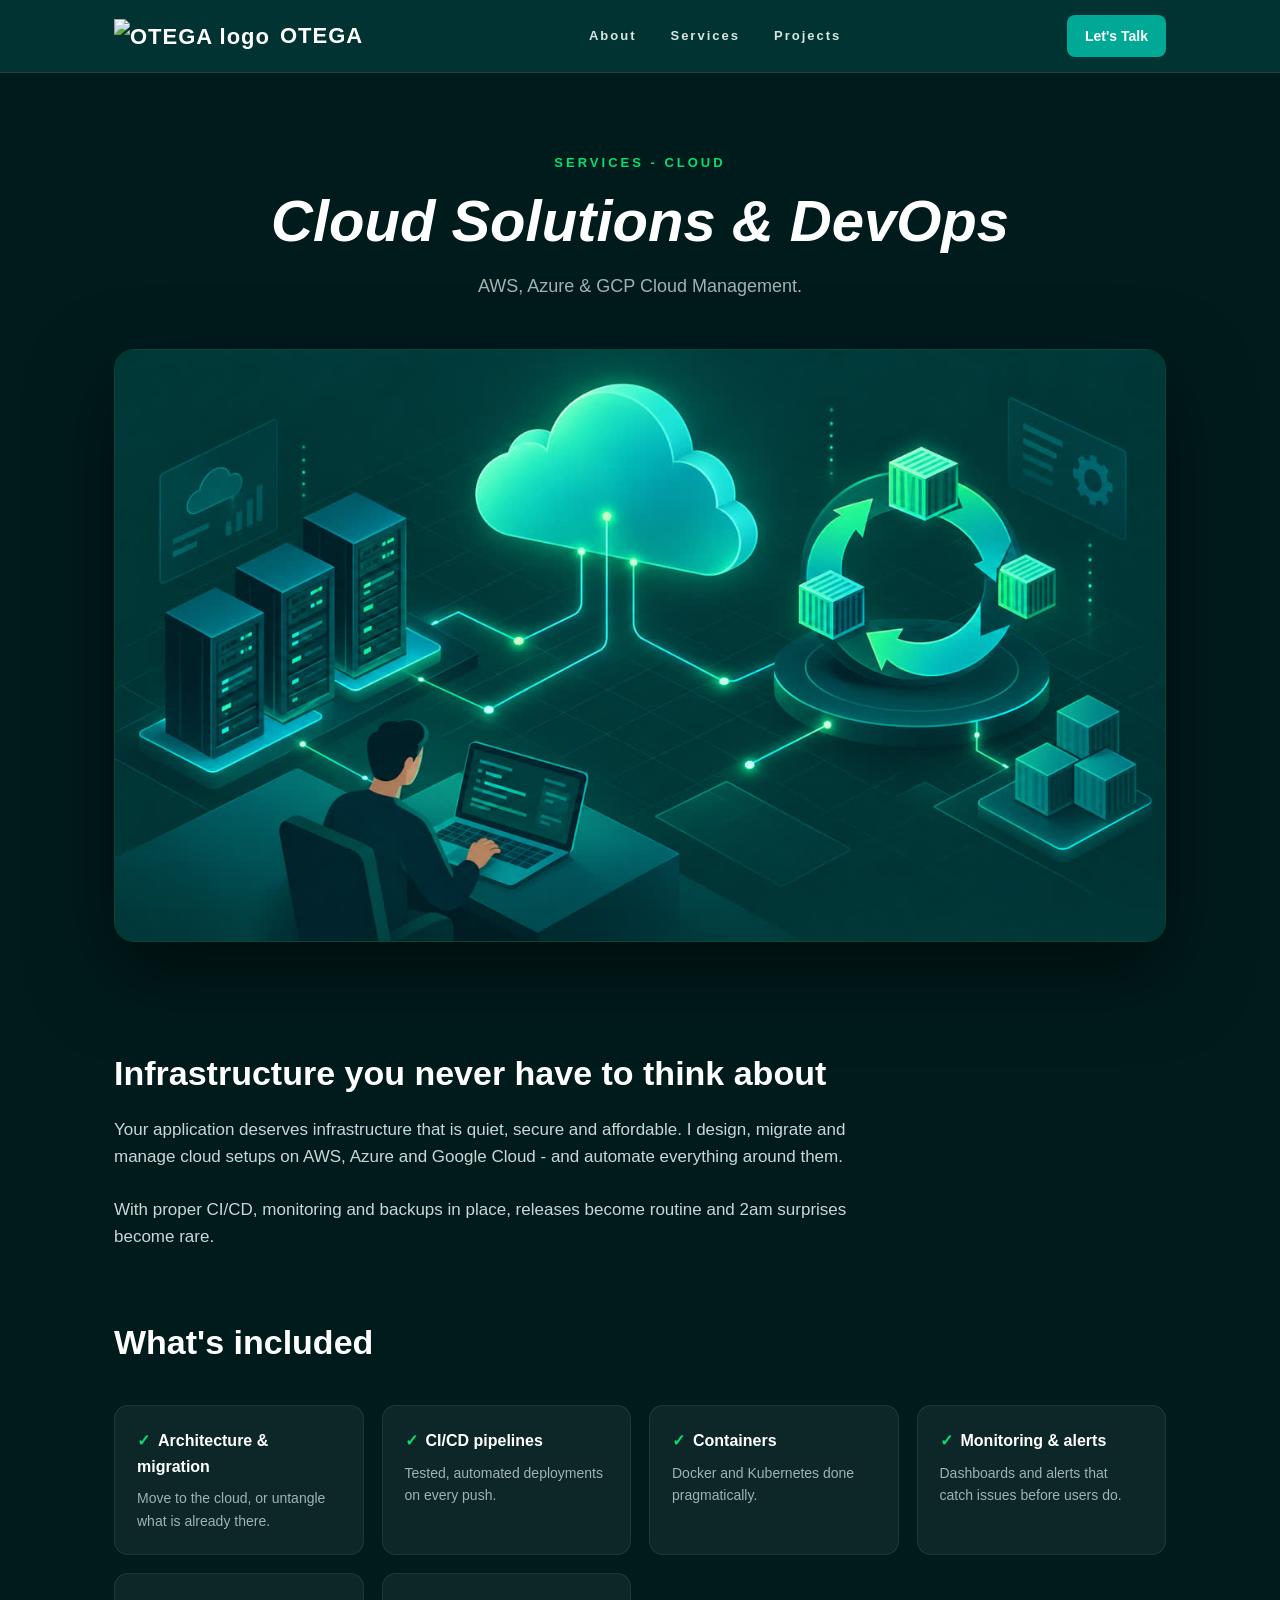
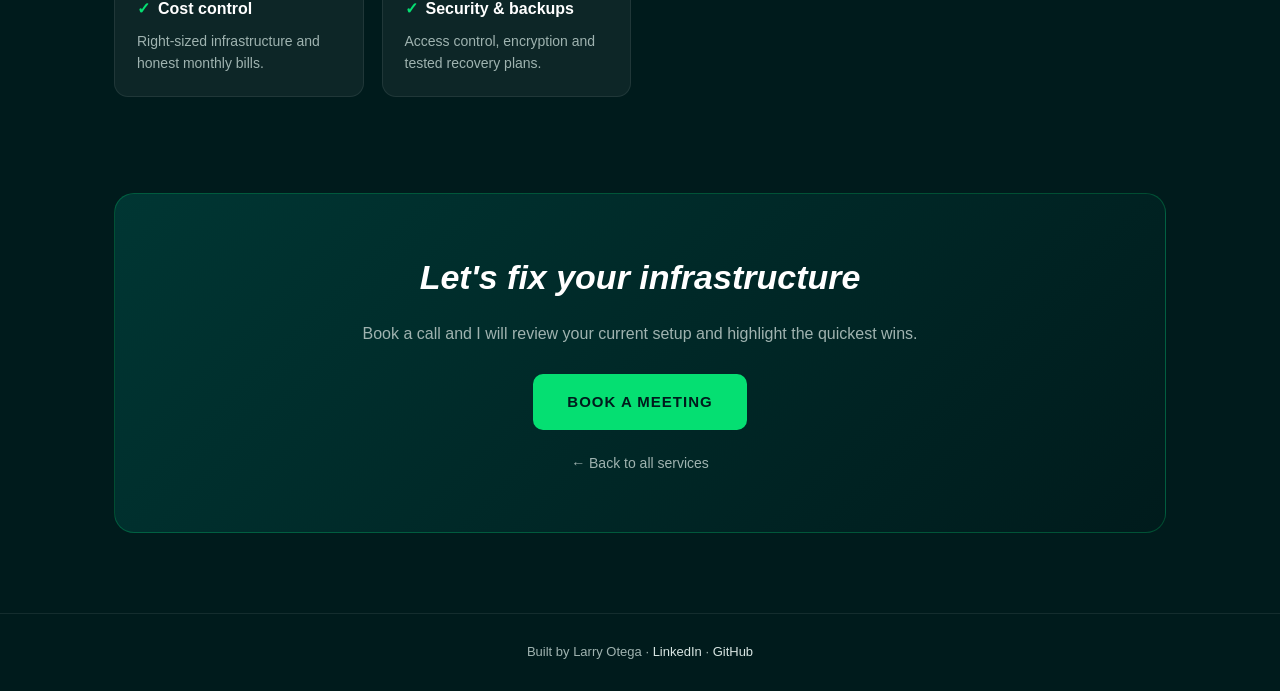
==== cloud-solutions.html @ d4d5cd53 "Add service pages and wire More buttons" ====
<!DOCTYPE html>
<html lang="en">
<head>
<meta charset="utf-8"/>
<meta name="viewport" content="width=device-width, initial-scale=1"/>
<title>Cloud Solutions & DevOps - Larry Otega</title>
<meta name="description" content="AWS, Azure & GCP Cloud Management"/>
<style>
:root{--bg:#001b1c;--pri950:#003633;--pri600:#00a996;--pri700:#008679;--green:#05df72;--ink:#ededed;--mut:#9fb3b0}
*{margin:0;padding:0;box-sizing:border-box}
body{background:var(--bg);color:var(--ink);font-family:-apple-system,BlinkMacSystemFont,"Segoe UI",Roboto,Helvetica,Arial,sans-serif;line-height:1.6}
a{text-decoration:none;color:inherit}
.wrap{max-width:1100px;margin:0 auto;padding:0 24px}
header{position:sticky;top:0;z-index:50;background:rgba(0,54,51,.92);backdrop-filter:blur(8px);border-bottom:1px solid rgba(255,255,255,.08)}
.nav{display:flex;align-items:center;justify-content:space-between;height:72px}
.brand{display:flex;align-items:center;gap:10px;font-weight:800;font-size:22px;letter-spacing:1px;color:#fff}
.brand img{height:34px;width:auto}
.links{display:flex;gap:34px;font-size:13px;letter-spacing:2px;font-weight:600;color:#d7e5e2}
.links a:hover{color:var(--green)}
.cta-nav{background:var(--pri600);color:#fff;font-weight:700;font-size:14px;padding:10px 18px;border-radius:8px;transition:background .2s}
.cta-nav:hover{background:var(--pri700)}
@media(max-width:700px){.links{display:none}}
.hero{padding:80px 0 40px;text-align:center}
.eyebrow{color:var(--green);font-size:13px;font-weight:700;letter-spacing:3px;text-transform:uppercase}
h1{font-size:clamp(34px,6vw,58px);font-style:italic;font-weight:800;line-height:1.15;margin:14px 0 18px;color:#fff}
.sub{color:var(--mut);font-size:18px;max-width:680px;margin:0 auto}
.hero-img{margin:48px auto 0;border-radius:20px;overflow:hidden;border:1px solid rgba(5,223,114,.25);box-shadow:0 30px 80px rgba(0,0,0,.5)}
.hero-img img{display:block;width:100%;height:auto}
section{padding:64px 0}
h2{font-size:clamp(24px,4vw,34px);font-weight:800;color:#fff;margin-bottom:16px}
.lead{color:#c9d8d5;font-size:17px;max-width:760px}
.grid{display:grid;grid-template-columns:repeat(auto-fit,minmax(240px,1fr));gap:18px;margin-top:36px}
.card{background:rgba(255,255,255,.05);border:1px solid rgba(255,255,255,.08);border-radius:14px;padding:22px}
.card h3{color:#fff;font-size:16px;margin-bottom:8px}
.card p{color:var(--mut);font-size:14px}
.check{color:var(--green);font-weight:700;margin-right:8px}
.cta-band{background:linear-gradient(135deg,#003633,#001b1c);border:1px solid rgba(5,223,114,.25);border-radius:20px;padding:56px 32px;text-align:center;margin:32px 0 80px}
.cta-band h2{font-style:italic}
.cta-band p{color:var(--mut);max-width:560px;margin:0 auto 28px}
.btn{display:inline-block;background:var(--green);color:#001b1c;font-weight:800;font-size:15px;letter-spacing:1px;padding:16px 34px;border-radius:10px;text-transform:uppercase;transition:transform .15s,box-shadow .15s}
.btn:hover{transform:translateY(-2px);box-shadow:0 12px 30px rgba(5,223,114,.3)}
.back{display:inline-block;margin-top:22px;color:var(--mut);font-size:14px}
.back:hover{color:var(--green)}
footer{border-top:1px solid rgba(255,255,255,.08);padding:28px 0;color:var(--mut);font-size:13px;text-align:center}
footer a{color:#d7e5e2}footer a:hover{color:var(--green)}
</style>
</head>
<body>
<header><div class="wrap nav">
<a class="brand" href="/portfolio/"><img src="/portfolio/logo.png" alt="OTEGA logo"/>OTEGA</a>
<nav class="links"><a href="/portfolio/#about">About</a><a href="/portfolio/#services">Services</a><a href="/portfolio/#projects">Projects</a></nav>
<a class="cta-nav" href="/portfolio/#contact">Let&#39;s Talk</a>
</div></header>
<main class="wrap">
<div class="hero">
<p class="eyebrow">Services - Cloud</p>
<h1>Cloud Solutions & DevOps</h1>
<p class="sub">AWS, Azure & GCP Cloud Management.</p>
<div class="hero-img"><img src="[data-uri]" alt="Cloud Solutions & DevOps illustration"/></div>
</div>
<section>
<h2>Infrastructure you never have to think about</h2>
<p class="lead">Your application deserves infrastructure that is quiet, secure and affordable. I design, migrate and manage cloud setups on AWS, Azure and Google Cloud - and automate everything around them.</p><br/><p class="lead">With proper CI/CD, monitoring and backups in place, releases become routine and 2am surprises become rare.</p>
</section>
<section style="padding-top:0">
<h2>What&#39;s included</h2>
<div class="grid">
<div class="card"><h3><span class="check">&#10003;</span>Architecture & migration</h3><p>Move to the cloud, or untangle what is already there.</p></div><div class="card"><h3><span class="check">&#10003;</span>CI/CD pipelines</h3><p>Tested, automated deployments on every push.</p></div><div class="card"><h3><span class="check">&#10003;</span>Containers</h3><p>Docker and Kubernetes done pragmatically.</p></div><div class="card"><h3><span class="check">&#10003;</span>Monitoring & alerts</h3><p>Dashboards and alerts that catch issues before users do.</p></div><div class="card"><h3><span class="check">&#10003;</span>Cost control</h3><p>Right-sized infrastructure and honest monthly bills.</p></div><div class="card"><h3><span class="check">&#10003;</span>Security & backups</h3><p>Access control, encryption and tested recovery plans.</p></div>
</div>
</section>
<div class="cta-band">
<h2>Let&#39;s fix your infrastructure</h2>
<p>Book a call and I will review your current setup and highlight the quickest wins.</p>
<a class="btn" href="/portfolio/#contact">Book a Meeting</a>
<br/><a class="back" href="/portfolio/#services">&larr; Back to all services</a>
</div>
</main>
<footer>Built by Larry Otega &middot; <a href="https://www.linkedin.com/in/larryotega/" target="_blank" rel="noopener">LinkedIn</a> &middot; <a href="https://github.com/iamotega" target="_blank" rel="noopener">GitHub</a></footer>
</body>
</html>
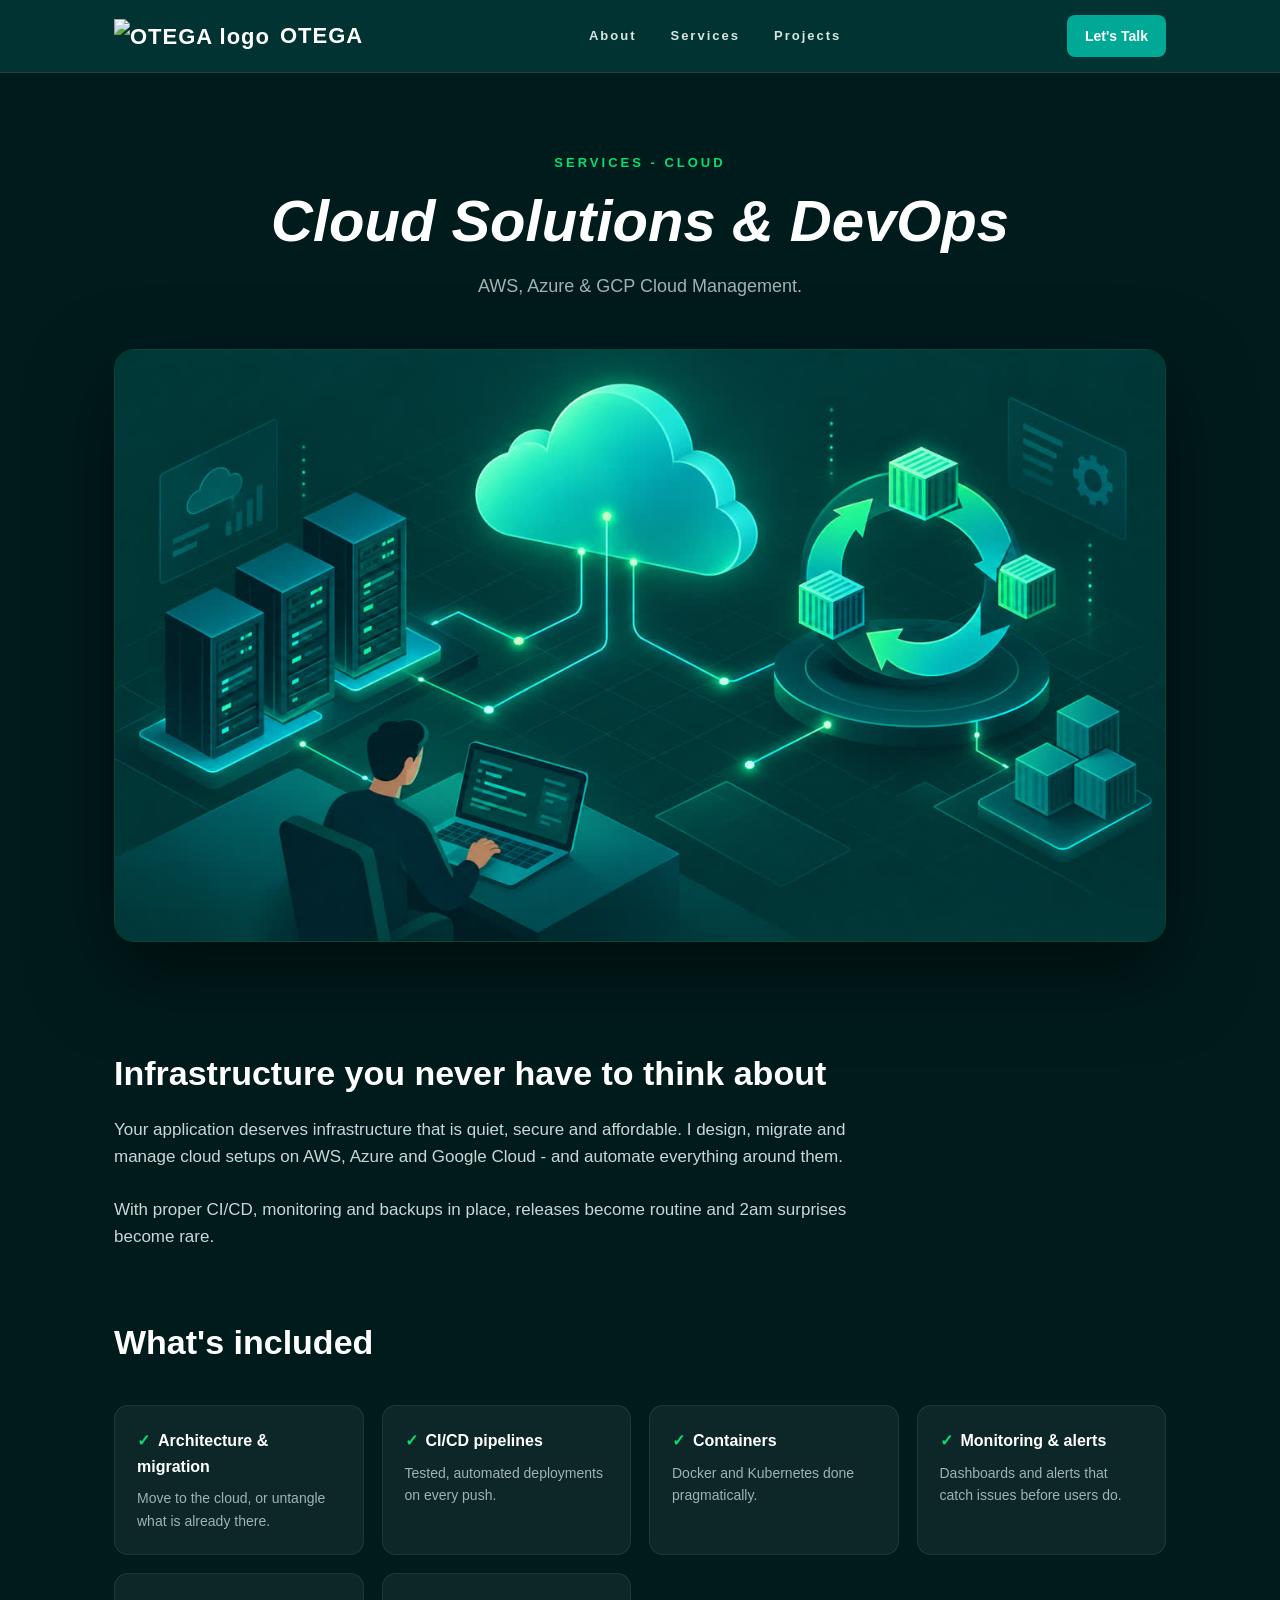
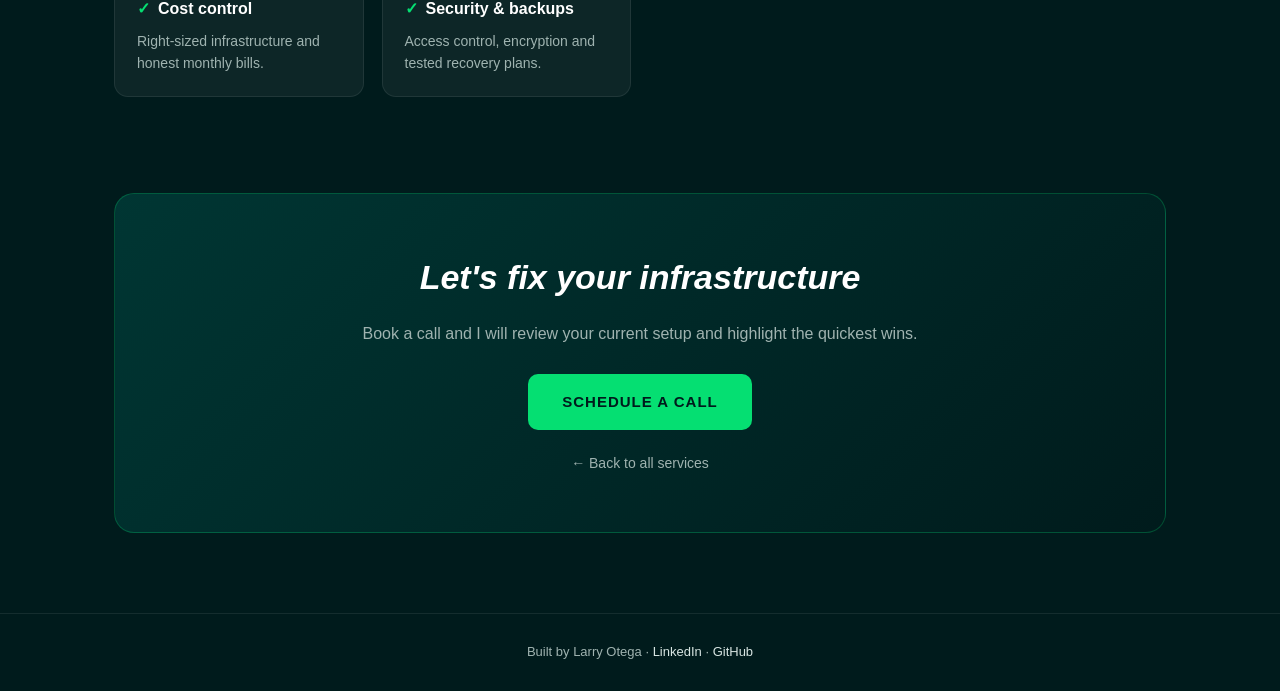
==== commit 41ec013c: "Rename service-page CTAs to Schedule a Call and auto-open contact modal on #contact" ====
--- a/cloud-solutions.html
+++ b/cloud-solutions.html
@@ -71,7 +71,7 @@
 <div class="cta-band">
 <h2>Let&#39;s fix your infrastructure</h2>
 <p>Book a call and I will review your current setup and highlight the quickest wins.</p>
-<a class="btn" href="/portfolio/#contact">Book a Meeting</a>
+<a class="btn" href="/portfolio/#contact">Schedule a Call</a>
 <br/><a class="back" href="/portfolio/#services">&larr; Back to all services</a>
 </div>
 </main>
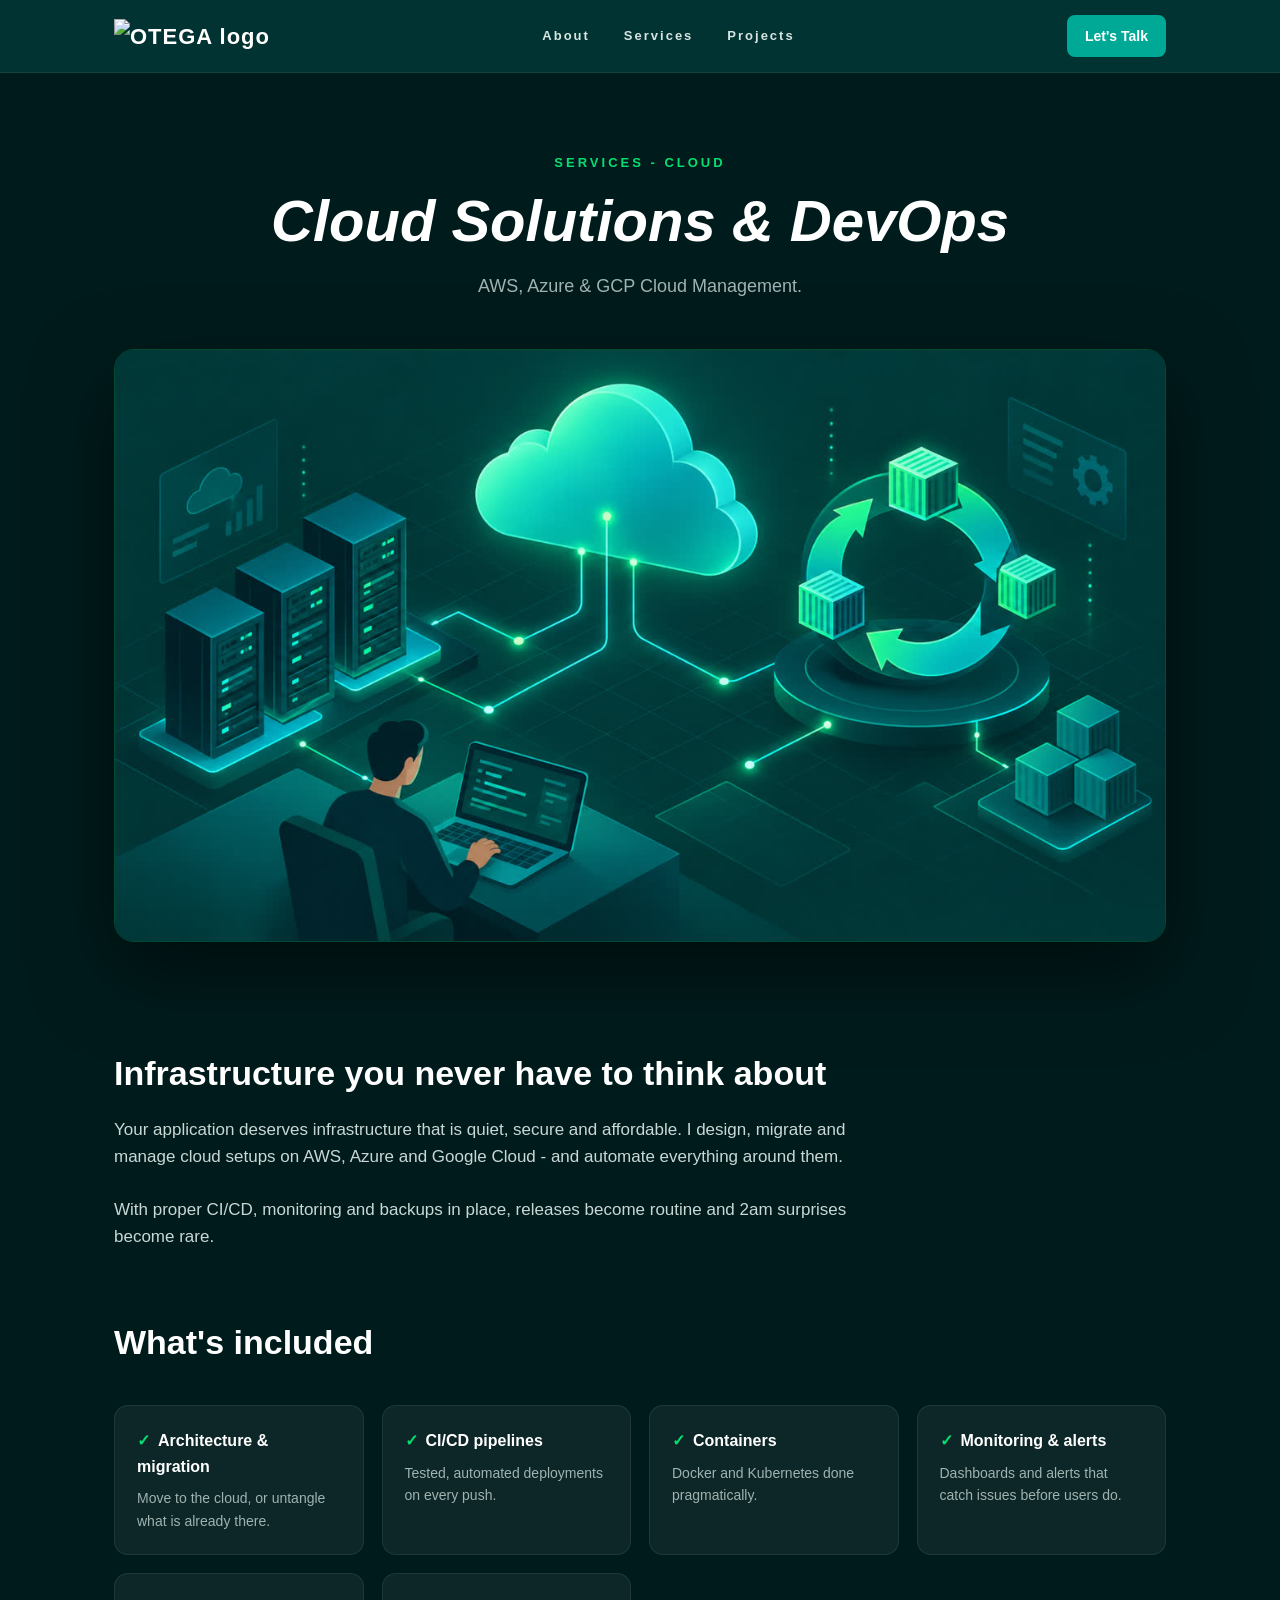
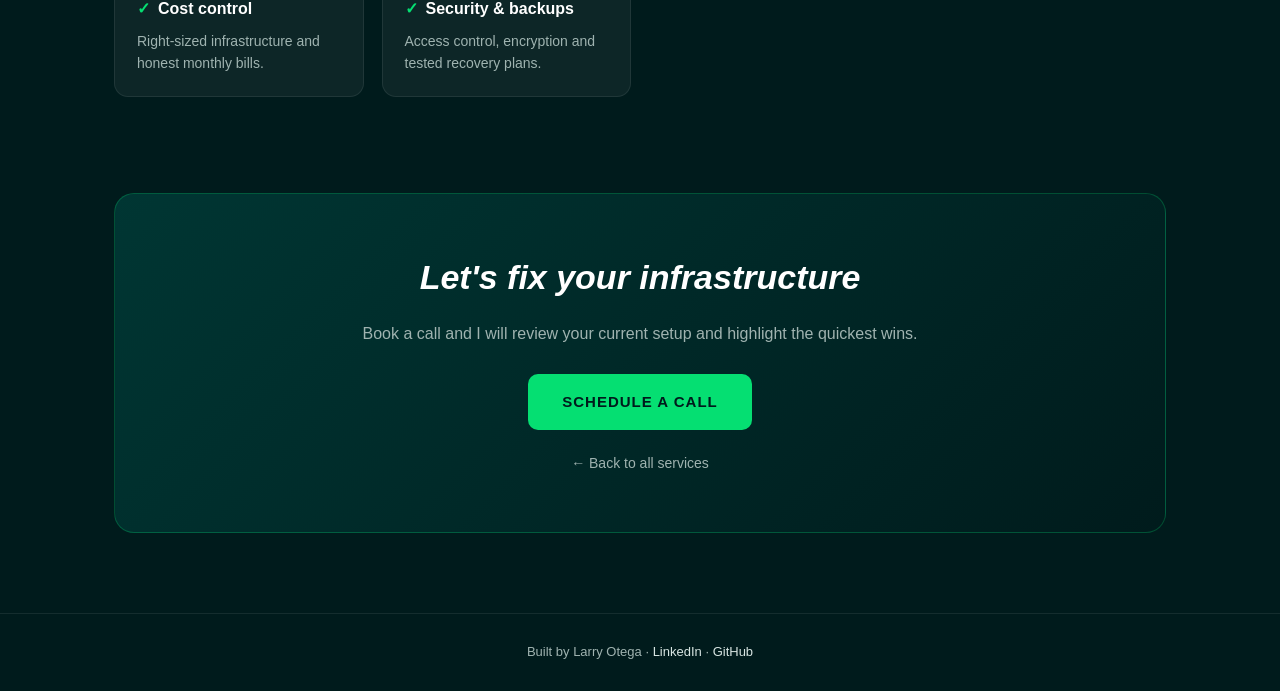
==== commit f61c285e: "Remove duplicate brand text in service page headers" ====
--- a/cloud-solutions.html
+++ b/cloud-solutions.html
@@ -47,7 +47,7 @@
 </head>
 <body>
 <header><div class="wrap nav">
-<a class="brand" href="/portfolio/"><img src="/portfolio/logo.png" alt="OTEGA logo"/>OTEGA</a>
+<a class="brand" href="/portfolio/"><img src="/portfolio/logo.png" alt="OTEGA logo"/></a>
 <nav class="links"><a href="/portfolio/#about">About</a><a href="/portfolio/#services">Services</a><a href="/portfolio/#projects">Projects</a></nav>
 <a class="cta-nav" href="/portfolio/#contact">Let&#39;s Talk</a>
 </div></header>
